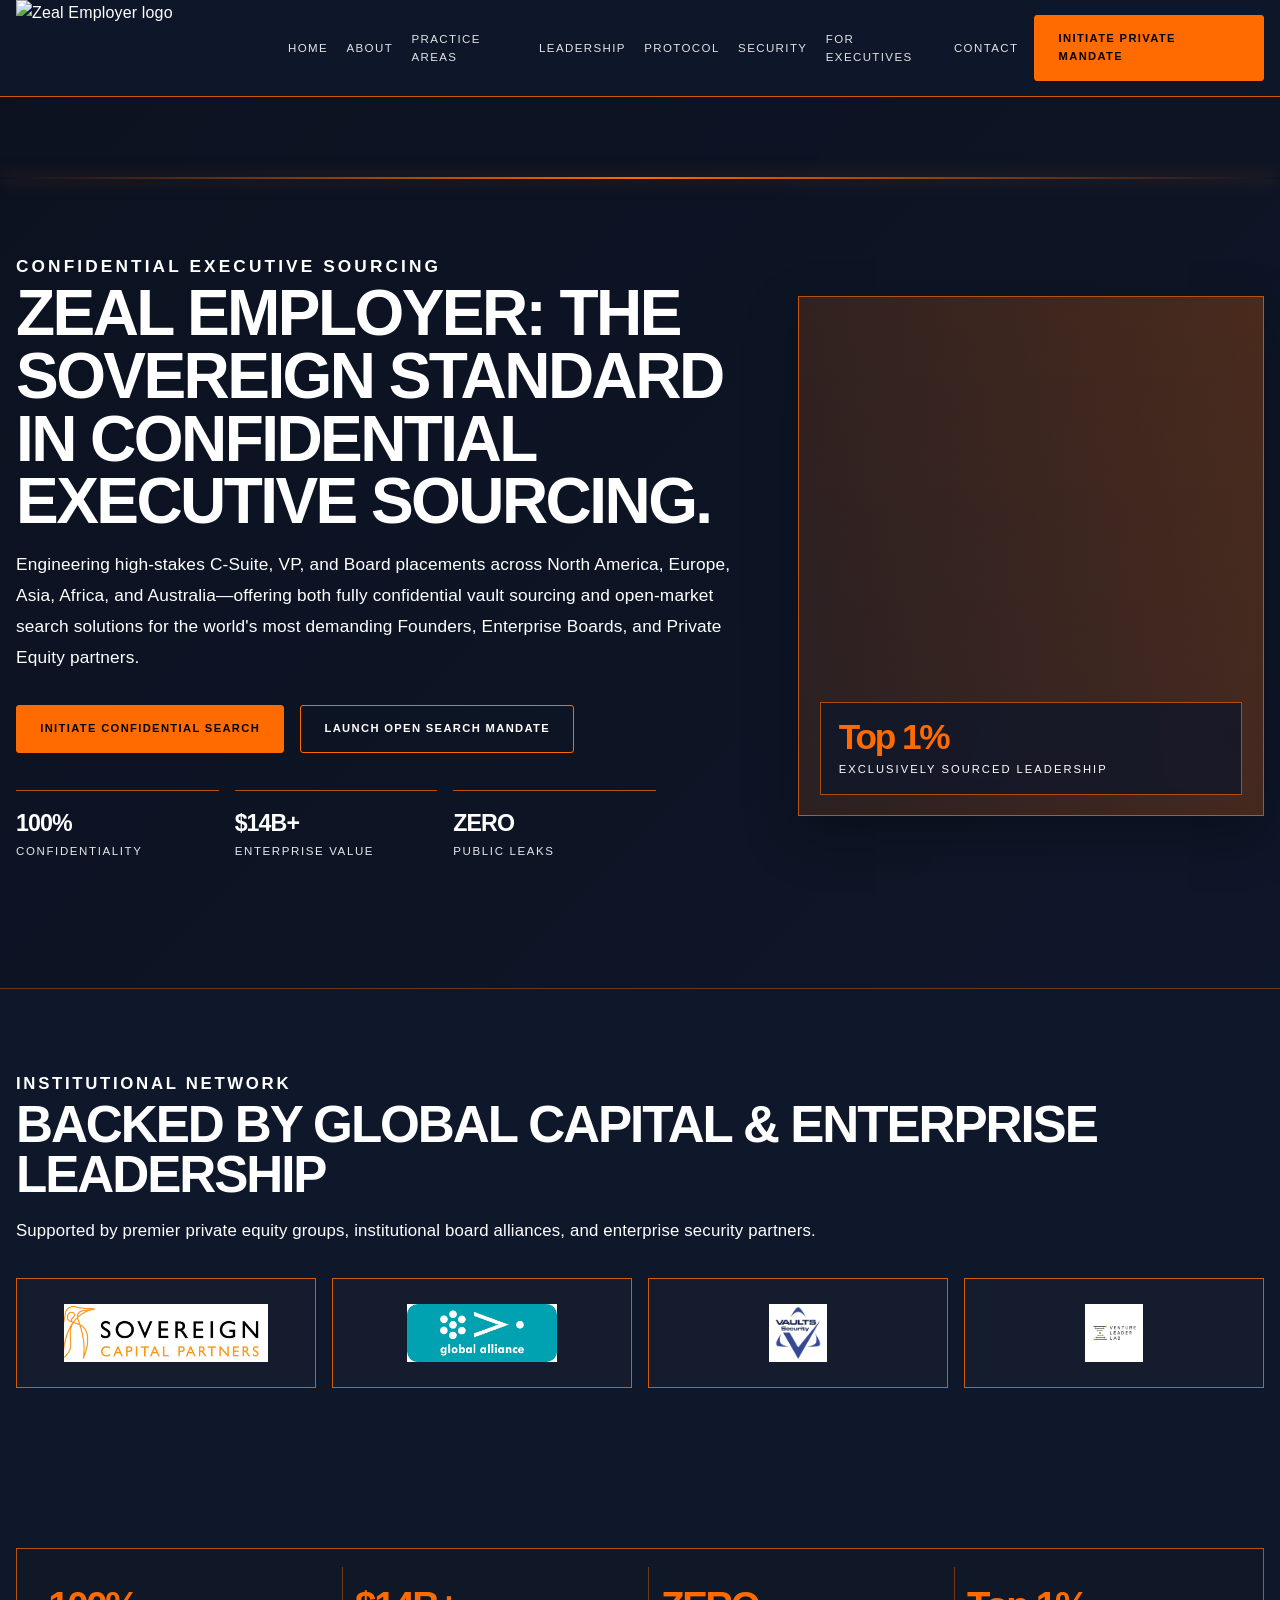
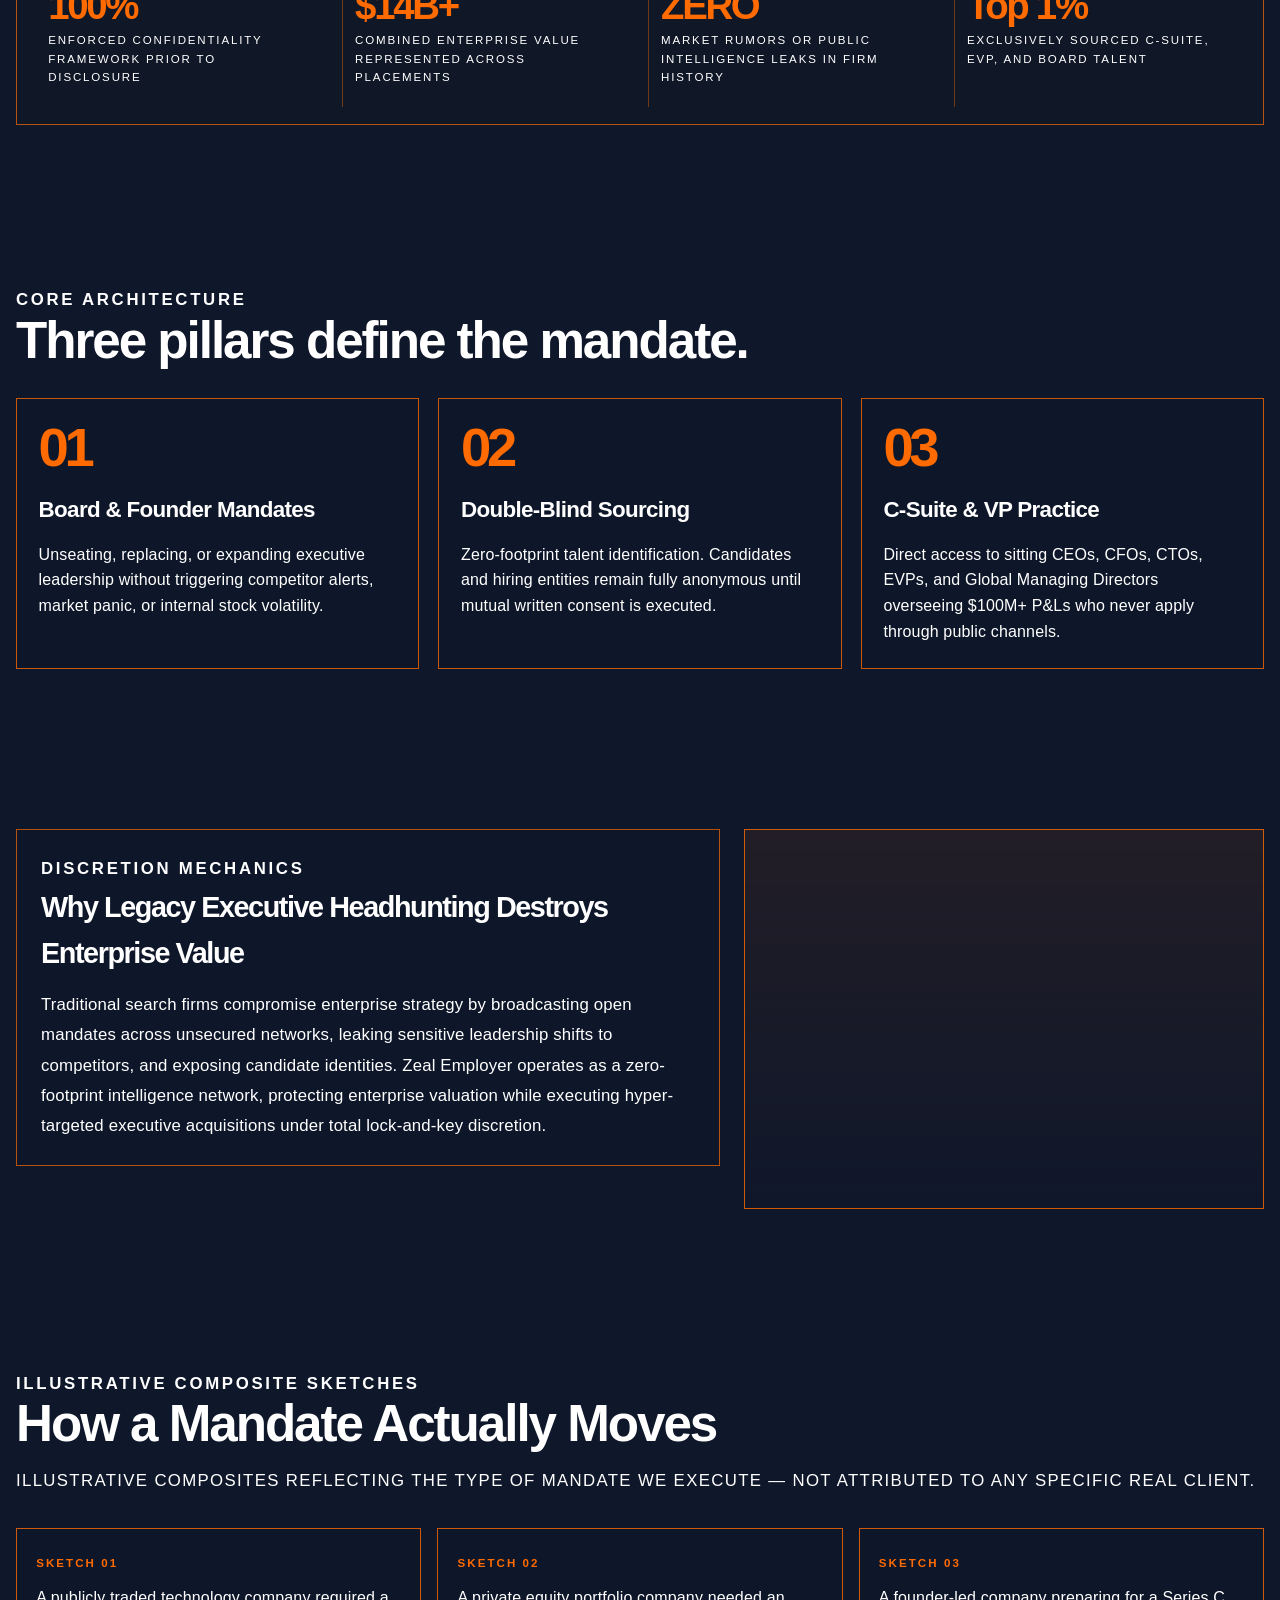
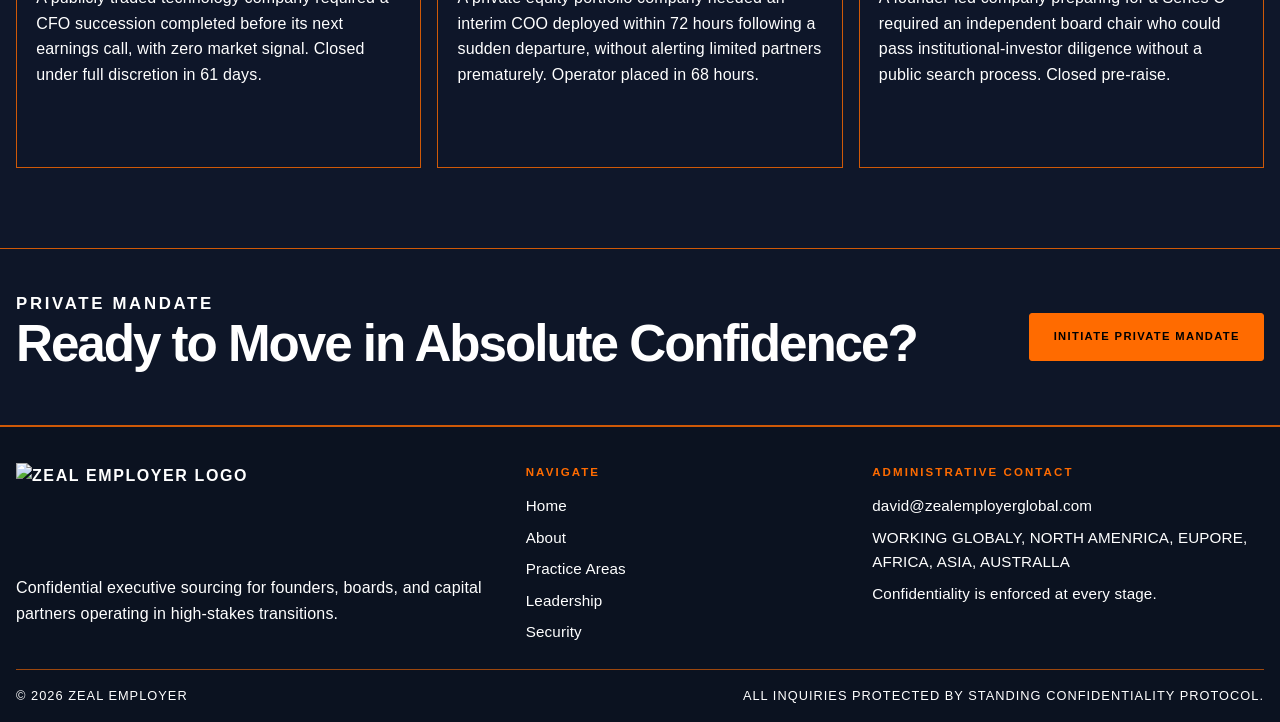
==== index.html @ a5509ee9 "Add files via upload" ====
<!DOCTYPE html>
<html lang="en">
  <head>
    <meta charset="UTF-8" />
    <meta name="viewport" content="width=device-width, initial-scale=1.0" />
    <title>Zeal Employer | Confidential Executive Sourcing</title>
    <meta name="description" content="Zeal Employer delivers discreet, high-stakes executive sourcing for Boards, Founders, and PE/VC partners operating in the world’s most demanding markets." />    <link rel="icon" href="./zeal employer icon.jpg" type="image/jpeg" />    <link rel="stylesheet" href="styles.css" />
  </head>
  <body>
    <header class="site-header">
      <div class="container">
        <a href="index.html" class="brand" aria-label="Zeal Employer home">
          <img src="./zeal employer logo.jpg" alt="Zeal Employer logo" class="brand-logo" />
        </a>

        <div class="nav-wrap">
          <nav class="site-nav" aria-label="Main navigation">
            <a href="index.html">Home</a>
            <a href="about.html">About</a>
            <a href="practices.html">Practice Areas</a>
            <a href="executives.html">Leadership</a>
            <a href="outreach-protocol.html">Protocol</a>
            <a href="security.html">Security</a>
            <a href="for-executives.html">For Executives</a>
            <a href="contact.html">Contact</a>
          </nav>
          <a class="btn-primary" href="contact.html">Initiate Private Mandate</a>
          <button class="menu-toggle" type="button" aria-label="Open navigation" aria-expanded="false">☰</button>
        </div>
      </div>
    </header>

    <main>
      <section class="page-hero">
        <div class="vault-line"></div>
        <div class="container">
          <div class="hero-copy reveal">
            <p class="eyebrow">Confidential executive sourcing</p>
            <h1>ZEAL EMPLOYER: THE SOVEREIGN STANDARD IN CONFIDENTIAL EXECUTIVE SOURCING.</h1>
            <p>Engineering high-stakes C-Suite, VP, and Board placements across North America, Europe, Asia, Africa, and Australia—offering both fully confidential vault sourcing and open-market search solutions for the world's most demanding Founders, Enterprise Boards, and Private Equity partners.</p>
            <div class="hero-actions">
              <a class="btn-primary" href="contact.html">Initiate Confidential Search</a>
              <a class="btn-secondary" href="contact.html">Launch Open Search Mandate</a>
            </div>
            <div class="hero-meta">
              <div class="meta-item">
                <strong>100%</strong>
                <span>Confidentiality</span>
              </div>
              <div class="meta-item">
                <strong>$14B+</strong>
                <span>Enterprise value</span>
              </div>
              <div class="meta-item">
                <strong>ZERO</strong>
                <span>Public leaks</span>
              </div>
            </div>
          </div>

          <div class="hero-visual reveal" style="--image: url('https://images.unsplash.com/photo-1486406146926-c627a92ad1ab?auto=format&fit=crop&w=1200&q=80');">
            <div class="visual-card">
              <div class="stat">Top 1%</div>
              <small>Exclusively sourced leadership</small>
            </div>
          </div>
        </div>
      </section>

      <section class="dark-section reveal">
        <div class="container">
          <div class="section-header">
            <p class="section-label">Institutional network</p>
            <h2>BACKED BY GLOBAL CAPITAL &amp; ENTERPRISE LEADERSHIP</h2>
            <p>Supported by premier private equity groups, institutional board alliances, and enterprise security partners.</p>
          </div>

          <div class="partners-grid" aria-label="Institutional sponsors and strategic partners">
            <div class="partner-logo">
              <img src="./Sovereign%20Capital%20Partners.png" alt="Sovereign Capital Partners logo" />
            </div>
            <div class="partner-logo">
              <img src="./Global%20Boardroom%20Alliance.png" alt="Global Boardroom Alliance logo" />
            </div>
            <div class="partner-logo">
              <img src="./Apex%20Vault%20Security%20Group.png" alt="Apex Vault Security Group logo" />
            </div>
            <div class="partner-logo">
              <img src="./Venture%20Leadership%20Council.png" alt="Venture Leadership Council logo" />
            </div>
          </div>
        </div>
      </section>

      <section class="dark-section reveal">
        <div class="container">
          <div class="metrics-strip" aria-label="Proof benchmark">
            <div class="metric">
              <strong>100%</strong>
              <span>Enforced confidentiality framework prior to disclosure</span>
            </div>
            <div class="metric">
              <strong>$14B+</strong>
              <span>Combined enterprise value represented across placements</span>
            </div>
            <div class="metric">
              <strong>ZERO</strong>
              <span>Market rumors or public intelligence leaks in firm history</span>
            </div>
            <div class="metric">
              <strong>Top 1%</strong>
              <span>Exclusively sourced C-Suite, EVP, and Board talent</span>
            </div>
          </div>
        </div>
      </section>

      <section class="dark-section reveal">
        <div class="container">
          <div class="section-header">
            <p class="section-label">Core architecture</p>
            <h2>Three pillars define the mandate.</h2>
          </div>

          <div class="pillars-grid">
            <article class="pillar-card">
              <strong>01</strong>
              <h3>Board &amp; Founder Mandates</h3>
              <p>Unseating, replacing, or expanding executive leadership without triggering competitor alerts, market panic, or internal stock volatility.</p>
            </article>
            <article class="pillar-card">
              <strong>02</strong>
              <h3>Double-Blind Sourcing</h3>
              <p>Zero-footprint talent identification. Candidates and hiring entities remain fully anonymous until mutual written consent is executed.</p>
            </article>
            <article class="pillar-card">
              <strong>03</strong>
              <h3>C-Suite &amp; VP Practice</h3>
              <p>Direct access to sitting CEOs, CFOs, CTOs, EVPs, and Global Managing Directors overseeing $100M+ P&amp;Ls who never apply through public channels.</p>
            </article>
          </div>
        </div>
      </section>

      <section class="dark-section reveal">
        <div class="container two-column">
          <div class="content-block">
            <p class="section-label">Discretion mechanics</p>
            <h3>Why Legacy Executive Headhunting Destroys Enterprise Value</h3>
            <p>Traditional search firms compromise enterprise strategy by broadcasting open mandates across unsecured networks, leaking sensitive leadership shifts to competitors, and exposing candidate identities. Zeal Employer operates as a zero-footprint intelligence network, protecting enterprise valuation while executing hyper-targeted executive acquisitions under total lock-and-key discretion.</p>
          </div>
          <div class="visual-panel" style="--image: url('https://images.unsplash.com/photo-1552664730-d307ca884978?auto=format&fit=crop&w=1200&q=80');" aria-label="Boardroom meeting"></div>
        </div>
      </section>

      <section class="dark-section reveal">
        <div class="container">
          <div class="section-header">
            <p class="section-label">Illustrative composite sketches</p>
            <h2>How a Mandate Actually Moves</h2>
            <p class="caption">Illustrative composites reflecting the type of mandate we execute — not attributed to any specific real client.</p>
          </div>

          <div class="sketches-grid">
            <article class="sketch">
              <strong>Sketch 01</strong>
              <p>A publicly traded technology company required a CFO succession completed before its next earnings call, with zero market signal. Closed under full discretion in 61 days.</p>
            </article>
            <article class="sketch">
              <strong>Sketch 02</strong>
              <p>A private equity portfolio company needed an interim COO deployed within 72 hours following a sudden departure, without alerting limited partners prematurely. Operator placed in 68 hours.</p>
            </article>
            <article class="sketch">
              <strong>Sketch 03</strong>
              <p>A founder-led company preparing for a Series C required an independent board chair who could pass institutional-investor diligence without a public search process. Closed pre-raise.</p>
            </article>
          </div>
        </div>
      </section>

      <div class="page-cta reveal">
        <div class="container">
          <div>
            <p class="section-label">Private mandate</p>
            <h2>Ready to Move in Absolute Confidence?</h2>
          </div>
          <a class="btn-primary" href="contact.html">Initiate Private Mandate</a>
        </div>
      </div>
    </main>

    <footer class="footer">
      <div class="container">
        <div class="footer-grid">
          <div>
            <div class="footer-brand">
              <img src="./zeal employer logo.jpg" alt="Zeal Employer logo" class="brand-logo" />
            </div>
            <p>Confidential executive sourcing for founders, boards, and capital partners operating in high-stakes transitions.</p>
          </div>

          <div>
            <h3>Navigate</h3>
            <div class="footer-nav">
              <a href="index.html">Home</a>
              <a href="about.html">About</a>
              <a href="practices.html">Practice Areas</a>
              <a href="executives.html">Leadership</a>
              <a href="security.html">Security</a>
            </div>
          </div>

          <div>
            <h3>Administrative contact</h3>
            <div class="footer-list">
              <a href="mailto:david@zealemployerglobal.com">david@zealemployerglobal.com</a>
              <span>WORKING GLOBALY, NORTH AMENRICA, EUPORE, AFRICA, ASIA, AUSTRALLA</span>
              <span>Confidentiality is enforced at every stage.</span>
            </div>
          </div>
        </div>

        <div class="footer-bottom">
          <span>© 2026 Zeal Employer</span>
          <span>All inquiries protected by standing confidentiality protocol.</span>
        </div>
      </div>
    </footer>

    <script src="script.js"></script>
  </body>
</html>
---- styles.css ----
:root {
  --orange: #ff6b00;
  --orange-deep: #e65100;
  --orange-amber: #c2410c;
  --navy: #0f172a;
  --charcoal: #1e293b;
  --black: #000000;
  --white: #ffffff;
  --page-bg: #0b1220;
  --panel: #111827;
  --muted: #f5f5f5;
  --shadow: rgba(0, 0, 0, 0.18);
  --max: 1340px;
}

* { box-sizing: border-box; }

html {
  scroll-behavior: smooth;
}

body {
  margin: 0;
  background: var(--page-bg);
  color: var(--white);
  font-family: "Segoe UI", Arial, sans-serif;
  line-height: 1.6;
  letter-spacing: 0.01em;
}

a {
  color: inherit;
  text-decoration: none;
}

img {
  max-width: 100%;
  display: block;
}

button, input, select, textarea {
  font: inherit;
}

.container {
  width: min(var(--max), calc(100% - 2rem));
  margin: 0 auto;
}

.site-header {
  position: sticky;
  top: 0;
  z-index: 30;
  background: rgba(15, 23, 42, 0.96);
  border-bottom: 1px solid rgba(255, 107, 0, 0.8);
  backdrop-filter: blur(12px);
}

.site-header .container {
  display: flex;
  align-items: center;
  justify-content: space-between;
  min-height: 78px;
  gap: 1rem;
}

.brand {
  display: inline-flex;
  align-items: center;
  justify-content: center;
}

.brand-logo {
  display: block;
  width: 16rem;
  height: 6rem;
  object-fit: contain;
}

.brand-mark {
  width: 42px;
  height: 42px;
  border: 2px solid var(--orange);
  border-radius: 8px;
  display: grid;
  place-items: center;
  background: rgba(255, 107, 0, 0.08);
}

.h-12 {
  height: 3rem;
}

.w-auto {
  width: auto;
}

.object-contain {
  object-fit: contain;
}

.brand-mark img {
  width: 100%;
  height: 100%;
  object-fit: cover;
}

.nav-wrap {
  display: flex;
  align-items: center;
  gap: 1rem;
}

.site-nav {
  display: flex;
  align-items: center;
  gap: 1.15rem;
  font-size: 0.72rem;
  text-transform: uppercase;
  letter-spacing: 0.12em;
  color: var(--white);
}

.site-nav a {
  position: relative;
  opacity: 0.88;
}

.site-nav a::after {
  content: "";
  position: absolute;
  left: 0;
  bottom: -0.35rem;
  width: 100%;
  height: 1px;
  background: var(--orange);
  transform: scaleX(0);
  transform-origin: left;
  transition: transform 180ms ease;
}

.site-nav a:hover::after,
.site-nav a:focus-visible::after {
  transform: scaleX(1);
}

.btn,
.btn-primary,
.btn-secondary {
  display: inline-flex;
  align-items: center;
  justify-content: center;
  min-height: 48px;
  padding: 0.85rem 1.45rem;
  border-radius: 3px;
  text-transform: uppercase;
  letter-spacing: 0.12em;
  font-size: 0.7rem;
  font-weight: 800;
  border: 1px solid var(--orange);
  transition: transform 180ms ease, background 180ms ease, color 180ms ease, border-color 180ms ease;
}

.btn:hover,
.btn-primary:hover,
.btn-secondary:hover {
  transform: translateY(-1px);
}

.btn-primary {
  background: var(--orange);
  color: var(--black);
}

.btn-secondary {
  background: transparent;
  color: var(--white);
  border-color: var(--orange);
}

.menu-toggle {
  display: none;
  width: 46px;
  height: 46px;
  border: 1px solid var(--orange);
  background: transparent;
  color: var(--white);
  align-items: center;
  justify-content: center;
  cursor: pointer;
}

.page-hero {
  position: relative;
  background: linear-gradient(135deg, rgba(11, 18, 32, 0.94), rgba(15, 23, 42, 0.88));
  border-bottom: 1px solid rgba(255, 107, 0, 0.4);
  overflow: hidden;
}

.vault-line {
  position: relative;
  height: 2px;
  background: linear-gradient(90deg, rgba(255,107,0,0), rgba(255,107,0,1), rgba(255,107,0,0));
  box-shadow: 0 0 18px rgba(255, 107, 0, 0.5);
}

.page-hero .container {
  display: grid;
  grid-template-columns: 1.45fr 0.9fr;
  align-items: center;
  gap: 2rem;
  padding: 4.5rem 0 3rem;
}

.eyebrow {
  margin: 0 0 1rem;
  font-size: 0.72rem;
  letter-spacing: 0.18em;
  text-transform: uppercase;
  color: var(--orange);
  font-weight: 700;
}

.hero-copy h1,
.section-header h2,
.intro-block h2,
.page-cta h2 {
  margin: 0 0 1rem;
  font-weight: 900;
  line-height: 0.98;
  letter-spacing: -0.04em;
}

.hero-copy h1 {
  font-size: clamp(2.9rem, 5vw, 5.1rem);
  max-width: 760px;
}

.hero-copy p {
  margin: 0;
  max-width: 52rem;
  font-size: 1.08rem;
  line-height: 1.8;
  color: var(--white);
}

.hero-actions {
  display: flex;
  flex-wrap: wrap;
  gap: 1rem;
  margin-top: 2rem;
}

.hero-meta {
  margin-top: 2.3rem;
  display: grid;
  grid-template-columns: repeat(3, minmax(0, 1fr));
  gap: 1rem;
  max-width: 640px;
}

.meta-item {
  padding-top: 0.85rem;
  border-top: 1px solid rgba(255, 107, 0, 0.7);
}

.meta-item strong {
  display: block;
  font-size: 1.45rem;
  letter-spacing: -0.04em;
}

.meta-item span {
  display: block;
  font-size: 0.72rem;
  letter-spacing: 0.14em;
  text-transform: uppercase;
  opacity: 0.9;
}

.hero-visual {
  position: relative;
  min-height: 520px;
  border: 1px solid rgba(255, 107, 0, 0.7);
  background: linear-gradient(180deg, rgba(255,107,0,0.18), rgba(15,23,42,0.4)), var(--image) center/cover no-repeat;
  box-shadow: 0 20px 50px rgba(0, 0, 0, 0.3);
}

.hero-visual::before {
  content: "";
  position: absolute;
  inset: 0;
  background: linear-gradient(135deg, rgba(15, 23, 42, 0.18), rgba(255, 107, 0, 0.22));
}

.visual-card {
  position: absolute;
  right: 1.3rem;
  bottom: 1.2rem;
  left: 1.3rem;
  background: rgba(15, 23, 42, 0.78);
  border: 1px solid rgba(255, 107, 0, 0.65);
  backdrop-filter: blur(8px);
  padding: 1rem 1.1rem;
}

.visual-card .stat {
  font-size: 2.2rem;
  line-height: 1;
  letter-spacing: -0.06em;
  font-weight: 900;
  color: var(--orange);
}

.visual-card small {
  display: block;
  margin-top: 0.4rem;
  font-size: 0.7rem;
  letter-spacing: 0.18em;
  text-transform: uppercase;
  color: var(--white);
}

.hero-visual-logo {
  position: absolute;
  top: 35%;
  left: 50%;
  transform: translate(-50%, -50%);
  width: 65%;
  height: 65%;
  object-fit: contain;
  opacity: 1;
  z-index: 2;
}


main {
  background: var(--page-bg);
}

section {
  padding: 5rem 0;
}

.dark-section {
  background: var(--navy);
}

.orange-section {
  background: linear-gradient(180deg, var(--orange) 0%, #d85a00 100%);
  color: var(--black);
}

.orange-section .section-header h2,
.orange-section .intro-block h2,
.orange-section .page-cta h2,
.orange-section p,
.orange-section li,
.orange-section .section-label {
  color: var(--black);
}

.orange-section .section-label,
.orange-section .eyebrow {
  color: var(--black);
}

.section-header {
  margin-bottom: 2rem;
}

.section-header h2,
.intro-block h2,
.page-cta h2 {
  font-size: clamp(2.2rem, 4vw, 4rem);
}

.section-header p,
.intro-block p,
.page-cta p,
.content-block p,
.analyst-note {
  margin: 0;
  color: var(--white);
  line-height: 1.8;
  font-size: 1.05rem;
}

.orange-section .section-header p,
.orange-section .intro-block p,
.orange-section .page-cta p,
.orange-section .content-block p,
.orange-section .analyst-note {
  color: var(--black);
}

.section-label {
  display: inline-block;
  margin-bottom: 1rem;
  font-size: 0.72rem;
  font-weight: 800;
  letter-spacing: 0.16em;
  text-transform: uppercase;
  color: var(--orange);
}

.partners-grid {
  display: grid;
  grid-template-columns: repeat(4, minmax(0, 1fr));
  gap: 1rem;
  margin-top: 2rem;
}

.partner-logo {
  min-height: 110px;
  display: flex;
  align-items: center;
  justify-content: center;
  border: 1px solid rgba(255, 107, 0, 0.8);
  background: rgba(255, 255, 255, 0.02);
  padding: 1rem;
  text-align: center;
}

.partner-logo img {
  max-width: 220px;
  max-height: 58px;
  width: 100%;
  object-fit: contain;
  display: block;
  filter: none;
}

.metrics-strip {
  display: grid;
  grid-template-columns: repeat(4, minmax(0, 1fr));
  gap: 1rem;
  background: rgba(17, 24, 39, 0.9);
  border: 1px solid rgba(255, 107, 0, 0.7);
  padding: 1.1rem 1.2rem;
}

.metric {
  padding: 1.25rem 0.75rem;
  border-left: 1px solid rgba(255, 107, 0, 0.4);
}

.metric:first-child { border-left: none; }

.metric strong {
  display: block;
  font-size: clamp(2rem, 3vw, 3rem);
  line-height: 1;
  letter-spacing: -0.06em;
  color: var(--orange);
  margin-bottom: 0.4rem;
}

.metric span {
  display: block;
  font-size: 0.72rem;
  text-transform: uppercase;
  letter-spacing: 0.16em;
  color: var(--white);
}

.pillars-grid {
  display: grid;
  grid-template-columns: repeat(3, minmax(0, 1fr));
  gap: 1.2rem;
  margin-top: 2rem;
}

.pillar-card {
  background: rgba(15, 23, 42, 0.92);
  border: 1px solid rgba(255, 107, 0, 0.78);
  padding: 1.4rem 1.35rem 1.5rem;
  min-height: 260px;
  position: relative;
}

.pillar-card strong {
  display: inline-block;
  font-size: 3.4rem;
  line-height: 1;
  color: var(--orange);
  margin-bottom: 1rem;
  letter-spacing: -0.08em;
}

.pillar-card h3 {
  margin: 0 0 0.9rem;
  font-size: 1.4rem;
  letter-spacing: -0.03em;
}

.pillar-card p {
  margin: 0;
  color: var(--white);
}

.two-column {
  display: grid;
  grid-template-columns: 1.15fr 0.85fr;
  gap: 1.5rem;
  align-items: start;
}

.content-block {
  background: rgba(15, 23, 42, 0.84);
  border: 1px solid rgba(255, 107, 0, 0.7);
  padding: 1.5rem;
}

.content-block h3 {
  margin-top: 0;
  margin-bottom: 0.85rem;
  font-size: clamp(1.8rem, 2vw, 2.4rem);
  letter-spacing: -0.05em;
}

.content-block ul {
  padding-left: 1.1rem;
  margin: 1.1rem 0 0;
  color: var(--white);
}

.content-block li + li {
  margin-top: 0.6rem;
}

.visual-panel {
  min-height: 380px;
  border: 1px solid rgba(255, 107, 0, 0.8);
  background: linear-gradient(180deg, rgba(255,107,0,0.08), rgba(15,23,42,0.6)), var(--image) center/cover no-repeat;
}

.sketches-grid {
  display: grid;
  grid-template-columns: repeat(3, minmax(0, 1fr));
  gap: 1rem;
  margin-top: 1.5rem;
}

.sketch {
  background: rgba(15, 23, 42, 0.9);
  border: 1px solid rgba(255, 107, 0, 0.8);
  padding: 1.25rem 1.2rem;
  min-height: 240px;
}

.sketch strong {
  display: inline-block;
  margin-bottom: 0.8rem;
  color: var(--orange);
  font-size: 0.72rem;
  letter-spacing: 0.18em;
  text-transform: uppercase;
}

.sketch p {
  margin: 0;
  color: var(--white);
}

.caption {
  margin-top: 0.6rem;
  font-size: 0.72rem;
  letter-spacing: 0.08em;
  text-transform: uppercase;
  color: rgba(255,255,255,0.9);
}

.page-cta {
  padding: 2.5rem 0;
  border-top: 1px solid rgba(255, 107, 0, 0.8);
  border-bottom: 1px solid rgba(255, 107, 0, 0.8);
  background: rgba(15, 23, 42, 0.9);
}

.page-cta .container {
  display: flex;
  align-items: center;
  justify-content: space-between;
  gap: 1.25rem;
}

.page-cta .btn {
  white-space: nowrap;
}

.practices-list {
  display: grid;
  grid-template-columns: repeat(2, minmax(0, 1fr));
  gap: 1rem;
  margin-top: 2rem;
}

.practice-card {
  background: rgba(15, 23, 42, 0.88);
  border: 1px solid rgba(255, 107, 0, 0.7);
  padding: 1.4rem 1.3rem;
}

.practice-card h3 {
  margin: 0 0 0.75rem;
  font-size: 1.6rem;
  letter-spacing: -0.04em;
}

.practice-card p {
  margin: 0;
  color: var(--white);
}

.partner-bios {
  display: grid;
  grid-template-columns: repeat(3, minmax(0,1fr));
  gap: 1.25rem;
  margin-top: 2rem;
}

.bio-card {
  background: rgba(15, 23, 42, 0.9);
  border: 1px solid rgba(255, 107, 0, 0.8);
  overflow: hidden;
}

.bio-card .bio-photo {
  aspect-ratio: 4 / 5;
  background: linear-gradient(180deg, rgba(255,107,0,0.15), rgba(15,23,42,0.2)), var(--image) center/cover no-repeat;
  border-bottom: 1px solid rgba(255, 107, 0, 0.8);
  position: relative;
}

.bio-card .bio-photo::before {
  content: "[PLACEHOLDER — replace with real partner headshot]";
  position: absolute;
  inset: auto 0 0 0;
  background: rgba(15, 23, 42, 0.75);
  padding: 0.75rem 0.8rem;
  font-size: 0.62rem;
  letter-spacing: 0.12em;
  text-transform: uppercase;
}

.bio-content {
  padding: 1.2rem;
}

.bio-content h3 {
  margin: 0 0 0.4rem;
  font-size: 1.55rem;
  letter-spacing: -0.05em;
}

.bio-content .title {
  font-size: 0.72rem;
  letter-spacing: 0.14em;
  text-transform: uppercase;
  color: var(--orange);
  margin-bottom: 0.8rem;
  display: inline-block;
}

.bio-content p {
  margin: 0;
  color: var(--white);
}

.email-link {
  color: var(--orange);
  font-weight: 700;
}

.four-stage {
  display: grid;
  grid-template-columns: repeat(2, minmax(0,1fr));
  gap: 1rem;
  margin-top: 2rem;
}

.stage {
  background: rgba(15, 23, 42, 0.9);
  border: 1px solid rgba(255, 107, 0, 0.7);
  padding: 1.4rem;
}

.stage strong {
  display: block;
  font-size: 2.8rem;
  color: var(--orange);
  line-height: 1;
  letter-spacing: -0.08em;
  margin-bottom: 0.7rem;
}

.stage h3 {
  margin: 0 0 0.8rem;
  font-size: 1.3rem;
  letter-spacing: -0.03em;
}

.stage p {
  margin: 0;
  color: var(--white);
}

.security-list {
  display: grid;
  grid-template-columns: repeat(2, minmax(0,1fr));
  gap: 1rem;
  margin-top: 2rem;
}

.security-item {
  background: rgba(15, 23, 42, 0.9);
  border: 1px solid rgba(255, 107, 0, 0.8);
  padding: 1.4rem;
}

.security-item h3 {
  margin: 0 0 0.8rem;
  font-size: 1.25rem;
  letter-spacing: -0.04em;
}

.security-item p {
  margin: 0;
  color: var(--white);
}

.exec-grid {
  display: grid;
  grid-template-columns: 1.15fr 0.85fr;
  gap: 1.2rem;
  margin-top: 2rem;
}

.exec-box {
  background: rgba(15, 23, 42, 0.9);
  border: 1px solid rgba(255, 107, 0, 0.8);
  padding: 1.4rem;
}

.exec-box h3 {
  margin-top: 0;
  font-size: clamp(1.8rem, 2.2vw, 2.6rem);
  letter-spacing: -0.04em;
}

.exec-box ul {
  margin: 1rem 0 0;
  padding-left: 1.1rem;
}

.exec-box li + li {
  margin-top: 0.5rem;
}

.form-wrap {
  max-width: 760px;
  background: rgba(15, 23, 42, 0.9);
  border: 1px solid rgba(255, 107, 0, 0.8);
  padding: 1.4rem;
}

.contact-form {
  display: grid;
  grid-template-columns: repeat(2, minmax(0, 1fr));
  gap: 1rem;
}

.field {
  display: flex;
  flex-direction: column;
  gap: 0.5rem;
}

.field.full {
  grid-column: 1 / -1;
}

.field label {
  font-size: 0.72rem;
  letter-spacing: 0.14em;
  text-transform: uppercase;
  color: var(--white);
}

.field input,
.field select,
.field textarea {
  width: 100%;
  border: 1px solid rgba(255, 107, 0, 0.8);
  background: rgba(255, 255, 255, 0.02);
  color: var(--white);
  padding: 0.9rem 0.9rem;
  border-radius: 0;
}

.field textarea {
  min-height: 135px;
  resize: vertical;
}

.checkbox-row {
  display: flex;
  align-items: flex-start;
  gap: 0.7rem;
  color: var(--white);
  font-size: 0.95rem;
  line-height: 1.7;
}

.checkbox-row input {
  accent-color: var(--orange);
  margin-top: 0.35rem;
}

.form-actions {
  margin-top: 1rem;
}

.footer {
  background: #0b1220;
  border-top: 1px solid rgba(255, 107, 0, 0.8);
  padding: 2.25rem 0 1rem;
}

.footer-grid {
  display: grid;
  grid-template-columns: 1.5fr 1fr 1.2fr;
  gap: 1.25rem;
  padding-bottom: 1.5rem;
}

.footer-brand {
  display: flex;
  align-items: center;
  gap: 0.8rem;
  margin-bottom: 1rem;
  font-weight: 800;
  letter-spacing: 0.1em;
  text-transform: uppercase;
}

.footer-brand .brand-mark {
  width: 36px;
  height: 36px;
}

.footer h3 {
  margin: 0 0 0.8rem;
  font-size: 0.72rem;
  letter-spacing: 0.18em;
  text-transform: uppercase;
  color: var(--orange);
}

.footer-nav,
.footer-list {
  display: grid;
  gap: 0.45rem;
  font-size: 0.95rem;
}

.footer p,
.footer a,
.footer li {
  color: var(--white);
}

.footer-bottom {
  padding-top: 1rem;
  border-top: 1px solid rgba(255, 107, 0, 0.6);
  display: flex;
  justify-content: space-between;
  gap: 1rem;
  align-items: center;
  flex-wrap: wrap;
  font-size: 0.8rem;
  letter-spacing: 0.08em;
  text-transform: uppercase;
}

.hidden { display: none !important; }

.reveal {
  opacity: 0;
  transform: translateY(18px);
  transition: opacity 600ms ease, transform 600ms ease;
}

.reveal.is-visible {
  opacity: 1;
  transform: none;
}

/* Testimonial Carousel */
.testimonial-carousel {
  margin-top: 2.5rem;
}

.testimonial-track {
  position: relative;
  background: var(--charcoal);
  border: 2px solid var(--orange);
  border-radius: 4px;
  min-height: 320px;
  overflow: hidden;
}

.testimonial-card {
  position: absolute;
  inset: 0;
  padding: 2rem;
  display: flex;
  flex-direction: column;
  justify-content: center;
  opacity: 0;
  transition: opacity 700ms ease;
  pointer-events: none;
}

.testimonial-card.active {
  opacity: 1;
  pointer-events: auto;
}

.testimonial-tag {
  display: inline-block;
  background: var(--orange);
  color: var(--black);
  padding: 0.4rem 0.8rem;
  border-radius: 3px;
  font-size: 0.7rem;
  font-weight: 800;
  letter-spacing: 0.12em;
  text-transform: uppercase;
  margin-bottom: 1.5rem;
  width: fit-content;
}

.testimonial-quote {
  font-size: 1.2rem;
  line-height: 1.8;
  color: var(--white);
  margin: 0 0 1.5rem;
  font-style: italic;
}

.testimonial-quote::before {
  content: '"';
  font-size: 2rem;
  color: var(--orange);
  margin-right: 0.4rem;
}

.testimonial-author {
  font-size: 0.9rem;
  color: rgba(255, 255, 255, 0.8);
  margin: 0;
  letter-spacing: 0.04em;
}

.testimonial-nav {
  display: flex;
  justify-content: center;
  gap: 0.8rem;
  margin-top: 1.5rem;
}

.testimonial-dot {
  width: 10px;
  height: 10px;
  border-radius: 50%;
  background: rgba(255, 107, 0, 0.4);
  border: 1px solid var(--orange);
  cursor: pointer;
  transition: background 300ms ease;
  padding: 0;
}

.testimonial-dot:hover {
  background: rgba(255, 107, 0, 0.7);
}

.testimonial-dot.active {
  background: var(--orange);
}

@media (max-width: 980px) {
  .site-nav {
    position: absolute;
    top: 78px;
    left: 1rem;
    right: 1rem;
    background: rgba(15, 23, 42, 0.97);
    border: 1px solid rgba(255, 107, 0, 0.8);
    padding: 1rem;
    display: none;
    flex-direction: column;
    align-items: flex-start;
  }

  .site-nav.is-open {
    display: flex;
  }

  .menu-toggle {
    display: inline-flex;
  }

  .page-hero .container,
  .two-column,
  .exec-grid,
  .footer-grid {
    grid-template-columns: 1fr;
  }

  .hero-meta,
  .pillars-grid,
  .partners-grid,
  .sketches-grid,
  .four-stage,
  .security-list,
  .practices-list,
  .contact-form,
  .metrics-strip,
  .partner-bios {
    grid-template-columns: 1fr 1fr;
  }

  .page-cta .container {
    flex-direction: column;
    align-items: flex-start;
  }
}

@media (max-width: 768px) {
  .hero-copy h1 {
    font-size: clamp(2.8rem, 9vw, 4rem);
  }

  .hero-meta,
  .pillars-grid,
  .partners-grid,
  .sketches-grid,
  .four-stage,
  .security-list,
  .practices-list,
  .contact-form,
  .metrics-strip,
  .partner-bios {
    grid-template-columns: 1fr;
  }

  .site-header .container {
    min-height: 68px;
  }

  .page-hero .container {
    padding-top: 3rem;
  }

  .hero-visual {
    min-height: 360px;
  }

  .footer-bottom {
    flex-direction: column;
    align-items: flex-start;
  }
}
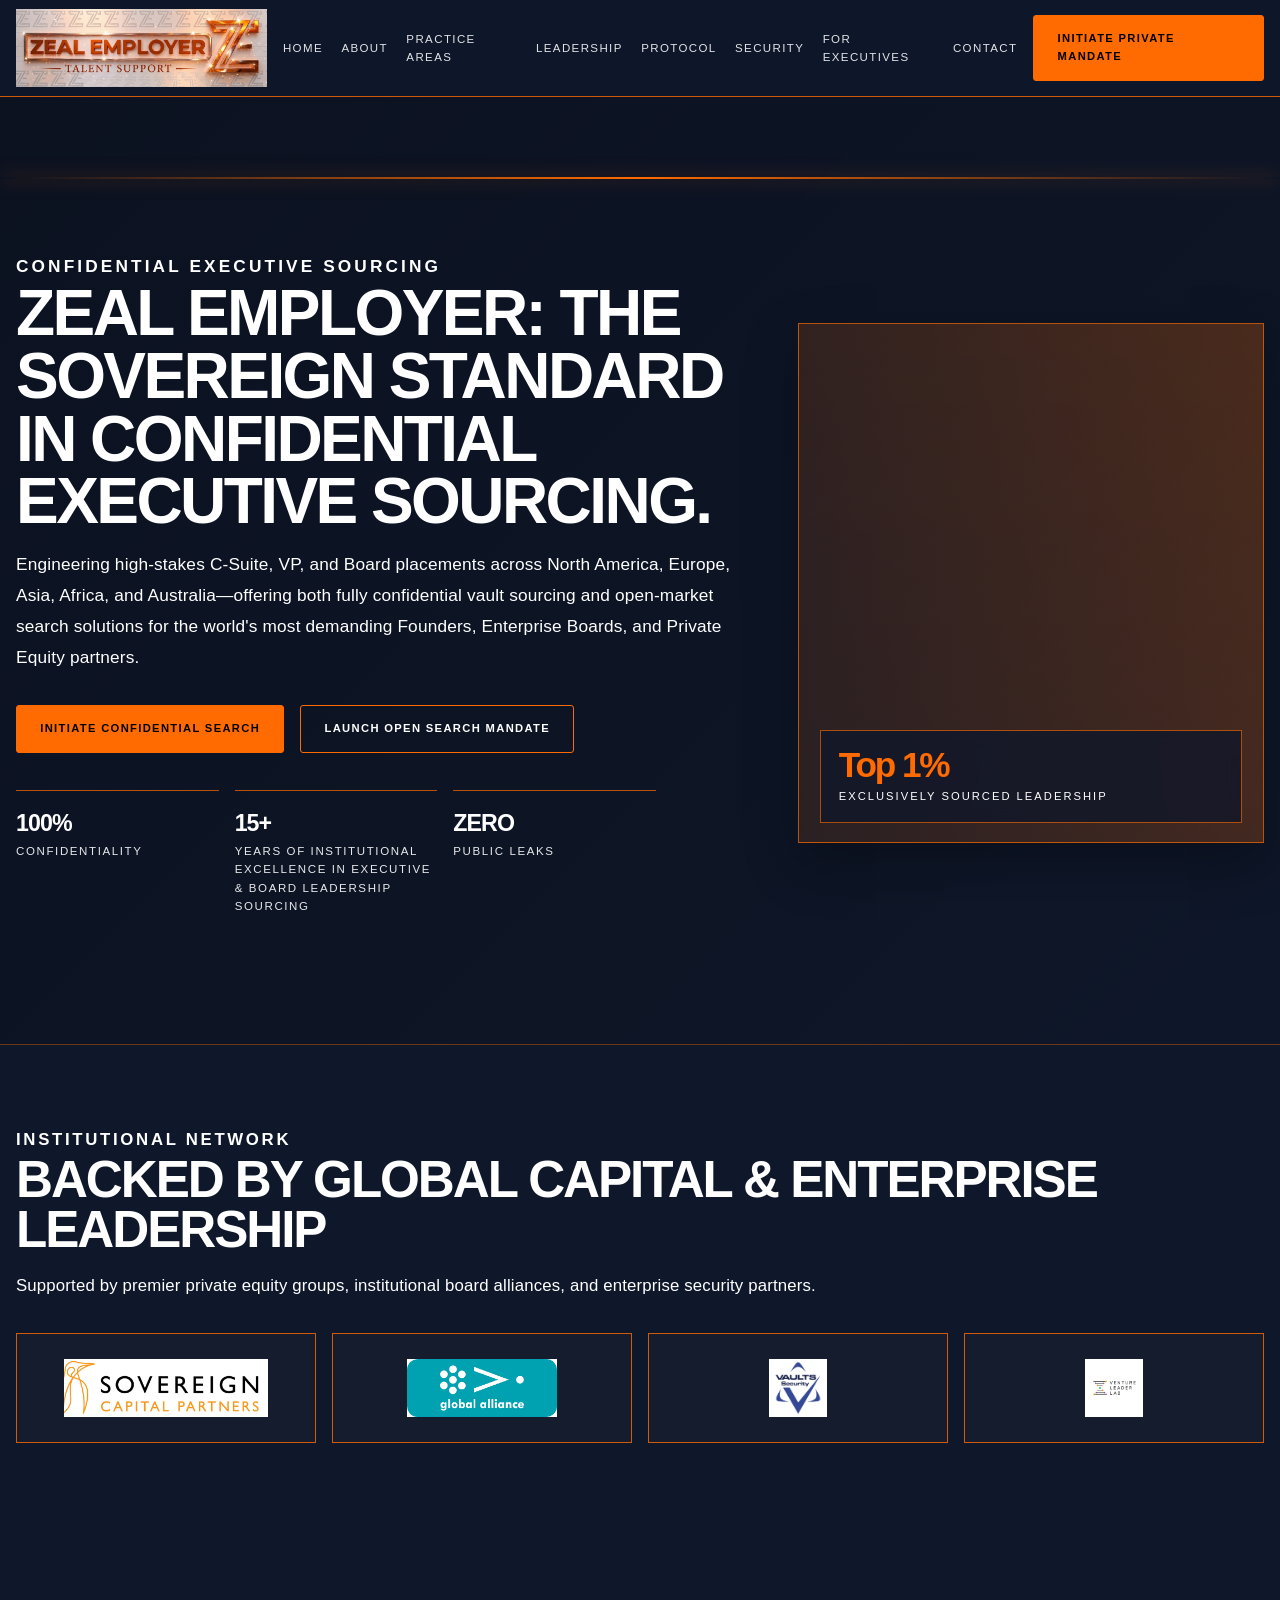
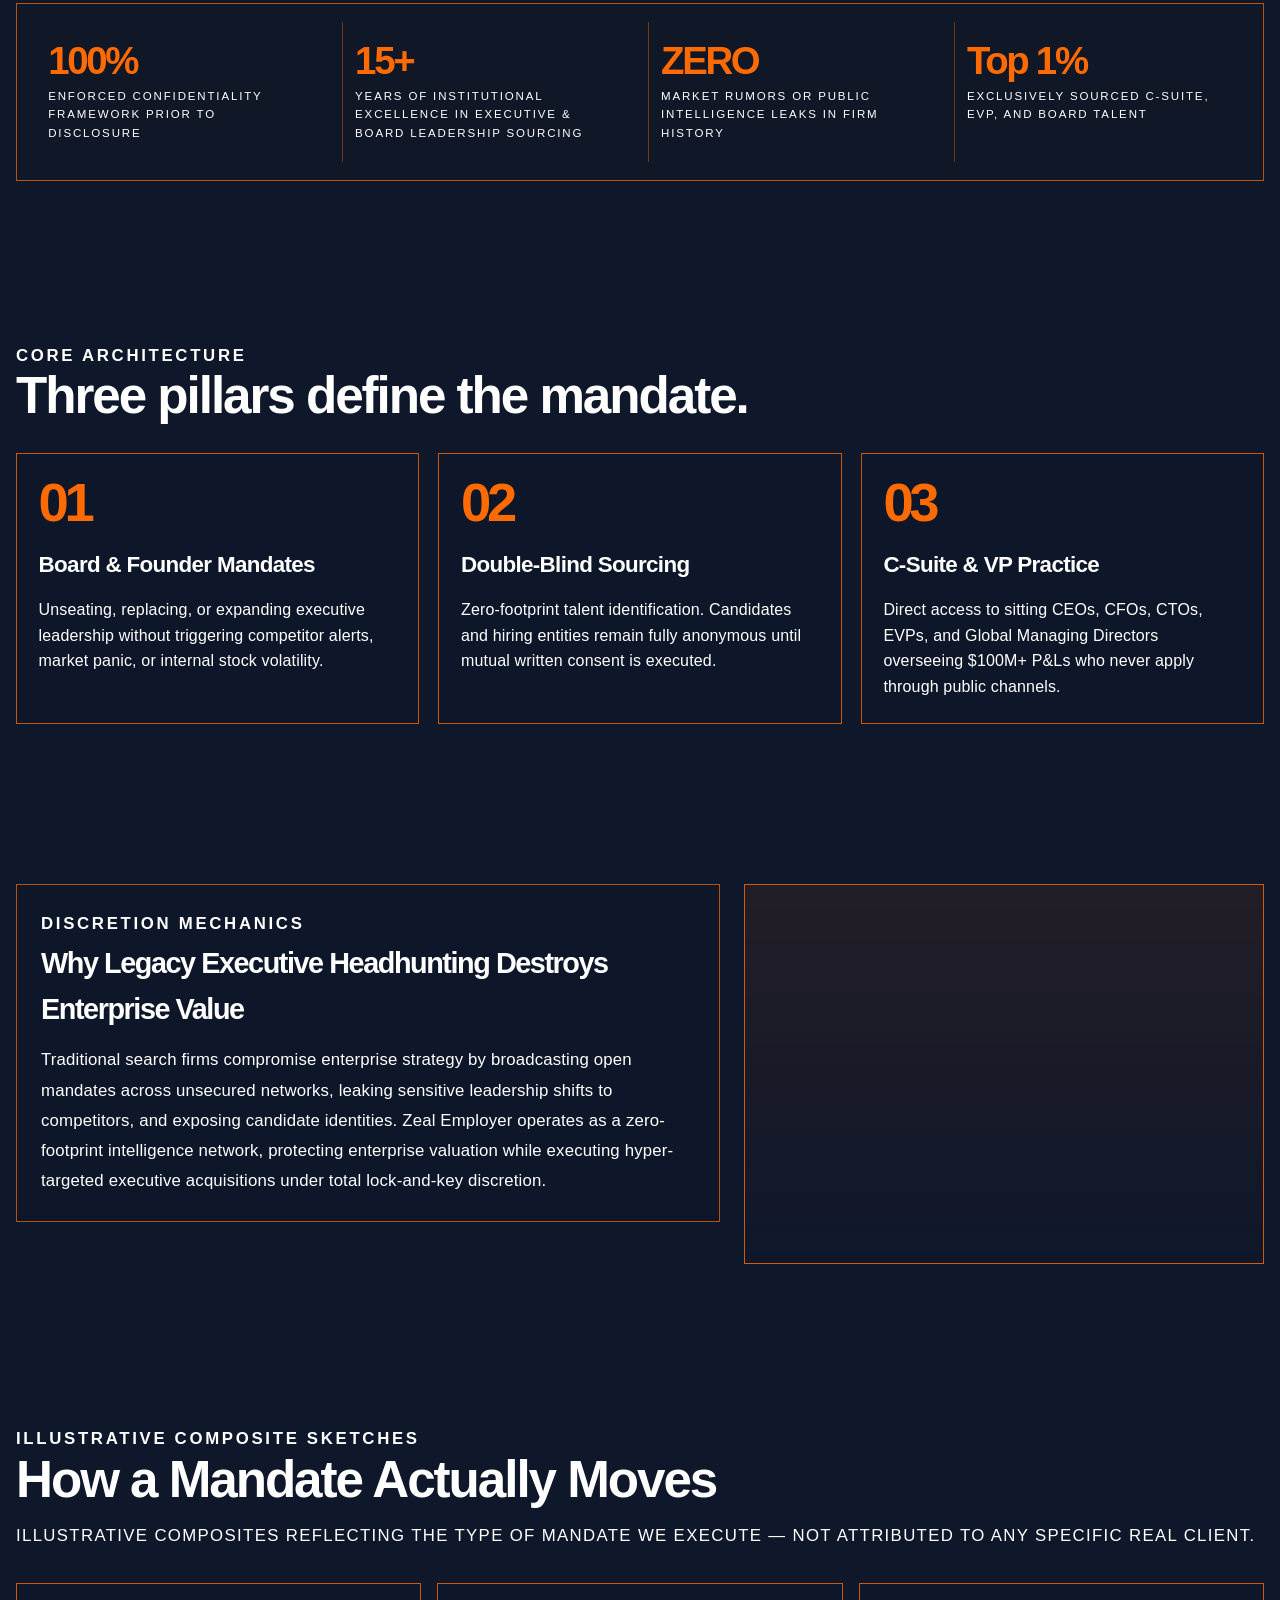
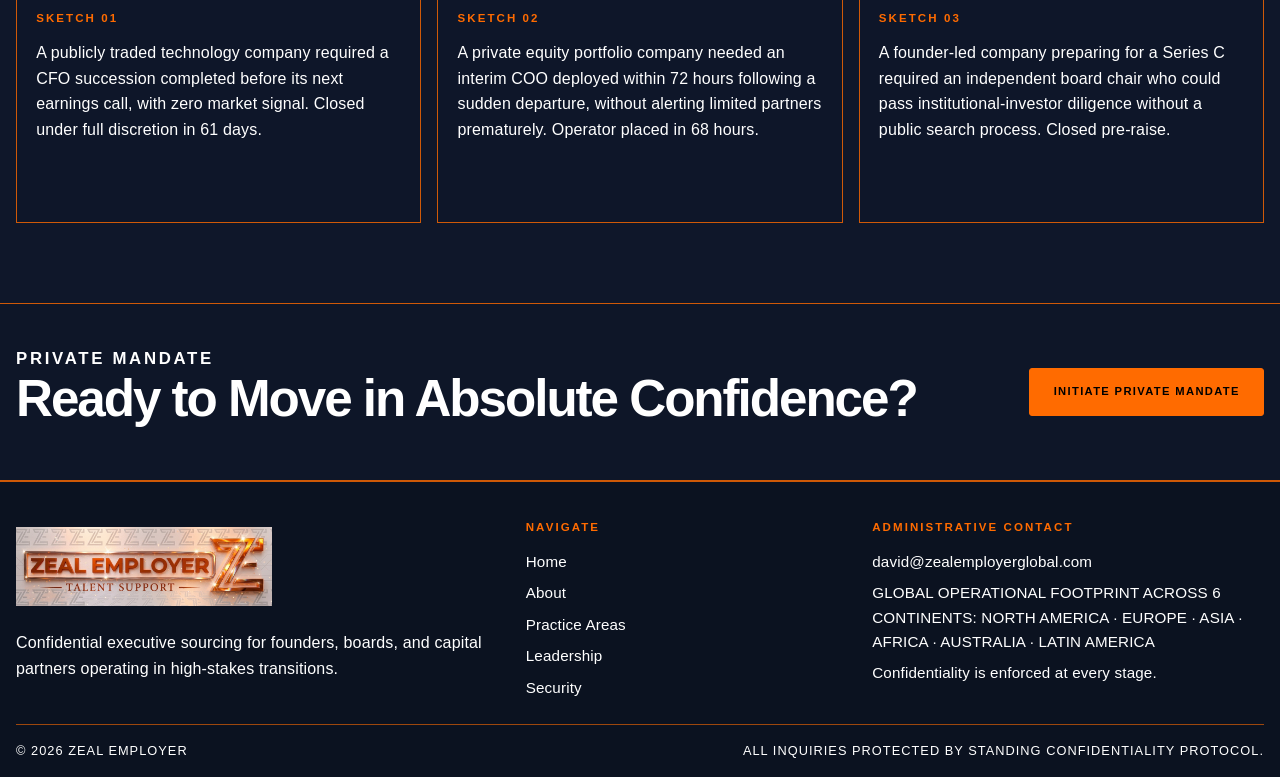
==== commit 958eed86: "Add files via upload" ====
--- a/index.html
+++ b/index.html
@@ -4,7 +4,18 @@
     <meta charset="UTF-8" />
     <meta name="viewport" content="width=device-width, initial-scale=1.0" />
     <title>Zeal Employer | Confidential Executive Sourcing</title>
-    <meta name="description" content="Zeal Employer delivers discreet, high-stakes executive sourcing for Boards, Founders, and PE/VC partners operating in the world’s most demanding markets." />    <link rel="icon" href="./zeal employer icon.jpg" type="image/jpeg" />    <link rel="stylesheet" href="styles.css" />
+    <meta name="description" content="Zeal Employer delivers discreet, high-stakes executive sourcing for Boards, Founders, and PE/VC partners operating in the world’s most demanding markets." />
+    <meta property="og:title" content="Zeal Employer | Sovereign Executive Sourcing Architecture" />
+    <meta property="og:description" content="Dual-track confidential and open-market executive sourcing for founders, boards, and capital partners across North America, Europe, Asia, Africa, and Australia." />
+    <meta property="og:type" content="website" />
+    <meta property="og:image" content="https://zealemployerglobal.com/1000845361.jpg" />
+    <meta property="og:url" content="https://zealemployerglobal.com/" />
+    <meta name="twitter:card" content="summary_large_image" />
+    <meta name="twitter:title" content="Zeal Employer | Sovereign Executive Sourcing Architecture" />
+    <meta name="twitter:description" content="Dual-track confidential and open-market executive sourcing for founders, boards, and capital partners across North America, Europe, Asia, Africa, and Australia." />
+    <meta name="twitter:image" content="https://zealemployerglobal.com/1000845361.jpg" />
+    <link rel="icon" href="./zeal employer icon.jpg" type="image/jpeg" />
+    <link rel="stylesheet" href="styles.css" />
   </head>
   <body>
     <header class="site-header">
@@ -48,8 +59,8 @@
                 <span>Confidentiality</span>
               </div>
               <div class="meta-item">
-                <strong>$14B+</strong>
-                <span>Enterprise value</span>
+                <strong>15+</strong>
+                <span>Years of institutional excellence in executive &amp; board leadership sourcing</span>
               </div>
               <div class="meta-item">
                 <strong>ZERO</strong>
@@ -100,8 +111,8 @@
               <span>Enforced confidentiality framework prior to disclosure</span>
             </div>
             <div class="metric">
-              <strong>$14B+</strong>
-              <span>Combined enterprise value represented across placements</span>
+              <strong>15+</strong>
+              <span>Years of institutional excellence in executive &amp; board leadership sourcing</span>
             </div>
             <div class="metric">
               <strong>ZERO</strong>
@@ -214,7 +225,7 @@
             <h3>Administrative contact</h3>
             <div class="footer-list">
               <a href="mailto:david@zealemployerglobal.com">david@zealemployerglobal.com</a>
-              <span>WORKING GLOBALY, NORTH AMENRICA, EUPORE, AFRICA, ASIA, AUSTRALLA</span>
+              <span>GLOBAL OPERATIONAL FOOTPRINT ACROSS 6 CONTINENTS: NORTH AMERICA · EUROPE · ASIA · AFRICA · AUSTRALIA · LATIN AMERICA</span>
               <span>Confidentiality is enforced at every stage.</span>
             </div>
           </div>
